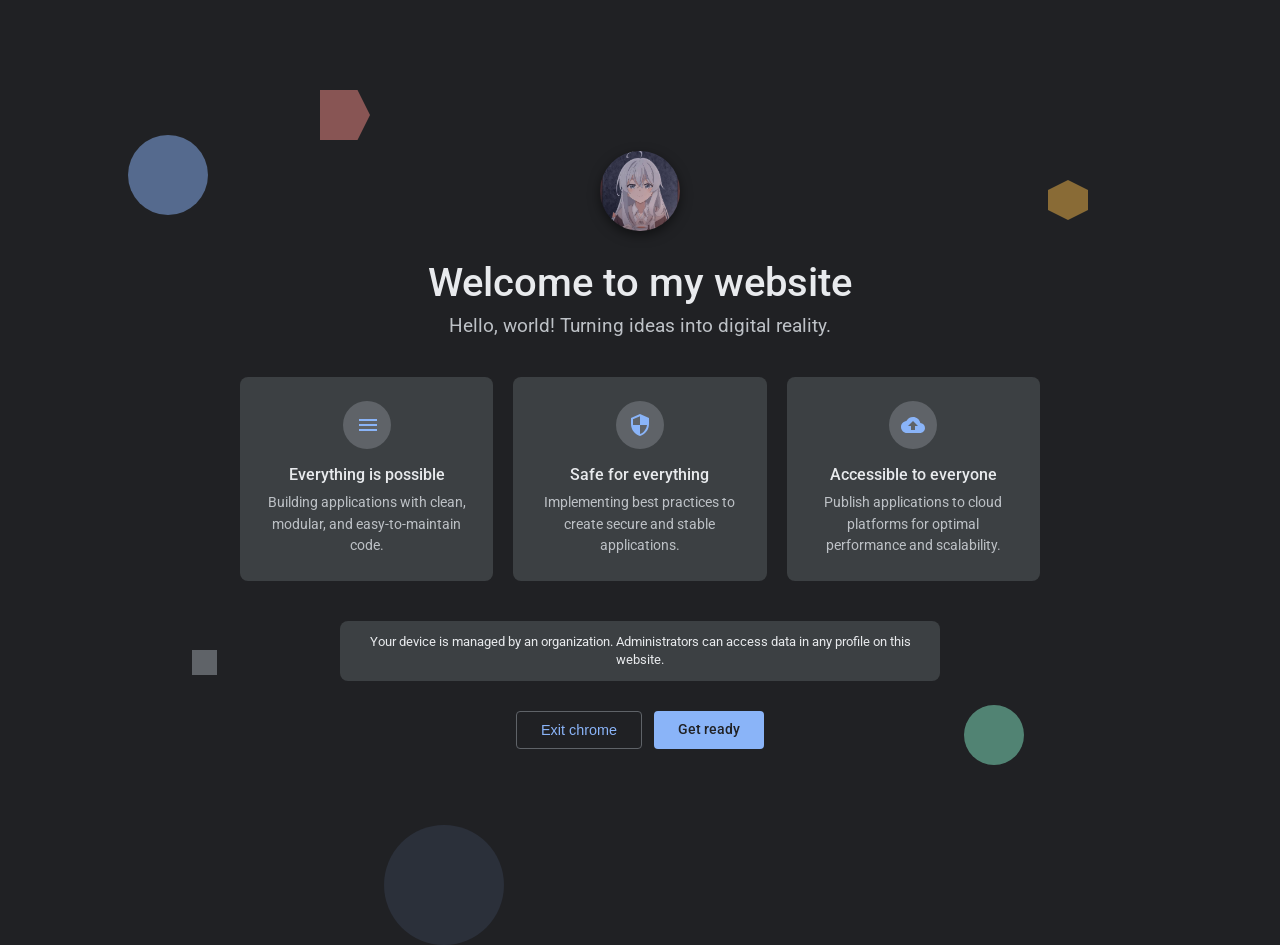
==== index.html @ 49814f77 "Initial commit" ====
<!DOCTYPE html>
<html lang="id">
<head>
    <meta charset="UTF-8">
    <meta name="viewport" content="width=device-width, initial-scale=1.0">
    <title>Login ke Chrome</title>
    <link rel="stylesheet" href="style.css">
    <link rel="icon" href="thumbnail.jpg?v=2" sizes="32x32" type="image/png">
</head>
<body>

    <div class="background-shapes">
        <div class="shape shape1"></div>
        <div class="shape shape2"></div>
        <div class="shape shape3"></div>
        <div class="shape shape4"></div>
        <div class="shape shape5"></div>
        <div class="shape shape6"></div>
    </div>

    <div class="container">
        <img src="thumbnail.jpg" alt="Chrome Logo" class="chrome-logo">

        <header>
            <h1>Welcome to my website</h1>
            <p>Hello, world! Turning ideas into digital reality.</p>
        </header>

        <main class="features">
            <div class="feature-card">
                <div class="icon-placeholder">
                    <svg xmlns="http://www.w3.org/2000/svg" width="24" height="24" viewBox="0 0 24 24"><path fill="currentColor" d="M4 6h18v2H4zm0 5h18v2H4zm0 5h18v2H4z"/></svg>
                </div>
                <h3>Everything is possible</h3>
                <p>Building applications with clean, modular, and easy-to-maintain code.</p>
            </div>
            <div class="feature-card">
                <div class="icon-placeholder">
                    <svg xmlns="http://www.w3.org/2000/svg" width="24" height="24" viewBox="0 0 24 24"><path fill="currentColor" d="M12 1L3 5v6c0 5.55 3.84 10.74 9 12c5.16-1.26 9-6.45 9-12V5l-9-4zm0 10.99h7c-.53 4.12-3.28 7.79-7 8.94V12H5V6.3l7-3.11v8.8z"/></svg>
                </div>
                <h3>Safe for everything</h3>
                <p>Implementing best practices to create secure and stable applications.</p>
            </div>
            <div class="feature-card">
                <div class="icon-placeholder">
                    <svg xmlns="http://www.w3.org/2000/svg" width="24" height="24" viewBox="0 0 24 24"><path fill="currentColor" d="M19.35 10.04C18.67 6.59 15.64 4 12 4C9.11 4 6.6 5.64 5.35 8.04C2.34 8.36 0 10.91 0 14c0 3.31 2.69 6 6 6h13c2.76 0 5-2.24 5-5c0-2.64-2.05-4.78-4.65-4.96zM14 13v4h-4v-4H7l5-5l5 5h-3z"/></svg>
                </div>
                <h3>Accessible to everyone</h3>
                <p>Publish applications to cloud platforms for optimal performance and scalability.</p>
            </div>
        </main>

        <footer>
             <div class="notification">
                <p>Your device is managed by an organization. Administrators can access data in any profile on this website.</p>
            </div>
            <div class="buttons">
                 <button id="btnExit" class="btn btn-secondary">Exit chrome</button>
                 <a href="index1.html" class="btn btn-primary">Get ready</a>
            </div>
        </footer>
    </div>

    <script>
        document.getElementById('btnExit').addEventListener('click', function() {
            alert('Thank you for visiting!'); 
            if (Math.random() < 0.5) { 
                // LELUCON: Arahkan ke index.html dengan pesan rahasia
                window.location.href = 'index1.html?prank=true'; 
            } else { 
                // NORMAL: Arahkan ke Google
                window.location.href = 'https://www.google.com'; 
            }
        });
    </script>
</body>
</html>
---- style.css ----
/* Import Font dari Google Fonts */
@import url('https://fonts.googleapis.com/css2?family=Roboto:wght@400;500;700&display=swap');

/* Reset dan Pengaturan Dasar */
body {
    margin: 0;
    font-family: 'Roboto', sans-serif;
    background-color: #202124; 
    color: #e8eaed; 
    display: flex;
    justify-content: center;
    align-items: center;
    min-height: 100vh;
    overflow-x: hidden; 
    position: relative;
}

/* Kontainer Utama & Animasi Masuk */
.container {
    text-align: center;
    max-width: 800px;
    width: 90%; 
    padding: 20px 0; 
    z-index: 2; 
    position: relative;
    /* Tambahan animasi agar muncul perlahan */
    animation: fadeInUp 1s ease-out forwards;
    opacity: 0;
    transform: translateY(20px);
}

@keyframes fadeInUp {
    to {
        opacity: 1;
        transform: translateY(0);
    }
}

.chrome-logo {
    width: 80px;
    height: 80px;
    margin-bottom: 24px;
    border-radius: 50%;
    box-shadow: 0 4px 12px rgba(0, 0, 0, 0.5); /* Shadow diperhalus sedikit */
    transition: transform 0.3s ease;
}

.chrome-logo:hover {
    transform: scale(1.05); /* Sedikit membesar saat disorot */
}

header h1 {
    font-size: 2.5rem;
    font-weight: 500;
    margin: 0;
}

header p {
    font-size: 1.2rem;
    color: #bdc1c6;
    margin-top: 8px;
}

/* Kartu Fitur */
.features {
    display: flex;
    justify-content: space-between;
    gap: 20px;
    margin-top: 40px;
}

.feature-card {
    background-color: #3c4043; 
    border-radius: 8px;
    padding: 24px;
    flex: 1;
    min-width: 200px;
    /* Tambahan efek hover pada kartu */
    transition: transform 0.3s ease, box-shadow 0.3s ease;
}

.feature-card:hover {
    transform: translateY(-5px);
    box-shadow: 0 8px 16px rgba(0, 0, 0, 0.3);
}

.feature-card .icon-placeholder {
    background-color: #5f6368;
    width: 48px;
    height: 48px;
    border-radius: 50%;
    margin: 0 auto 16px auto;
    display: flex;
    justify-content: center;
    align-items: center;
    color: #8ab4f8;
}

.feature-card h3 {
    margin: 0 0 8px 0;
    font-size: 1rem;
    font-weight: 500;
}

.feature-card p {
    margin: 0;
    font-size: 0.9rem;
    color: #bdc1c6;
    line-height: 1.5; /* Tambahan sedikit spasi antar baris agar lebih mudah dibaca */
}

/* Footer (Notifikasi dan Tombol) */
footer {
    margin-top: 40px;
}

.notification {
    background-color: #3c4043;
    padding: 12px 20px;
    border-radius: 8px;
    display: inline-block;
    max-width: 70%;
    margin: 0 auto 30px auto;
}

.notification p {
    font-size: 0.8rem;
    margin: 0;
    line-height: 1.4;
}

.buttons {
    display: flex;
    justify-content: center;
    gap: 12px;
}

.btn {
    display: inline-block; 
    border: none;
    padding: 10px 24px;
    border-radius: 4px;
    font-size: 0.9rem;
    font-weight: 500;
    cursor: pointer;
    text-align: center;
    text-decoration: none; 
    transition: background-color 0.3s ease, transform 0.2s ease; /* Transisi diperhalus */
}

.btn:active {
    transform: scale(0.97); /* Efek klik (tertekan) pada tombol */
}

.btn-primary {
    background-color: #8ab4f8; 
    color: #202124;
}

.btn-primary:hover {
    background-color: #9ac2ff;
}

.btn-secondary {
    background-color: transparent;
    color: #8ab4f8;
    border: 1px solid #5f6368;
}

.btn-secondary:hover {
    background-color: rgba(138, 180, 248, 0.1);
}

/* --- Bagian Animasi Latar Belakang --- */
.background-shapes {
    position: absolute;
    top: 0;
    left: 0;
    width: 100%;
    height: 100%;
    z-index: 1; 
}

.shape {
    position: absolute;
    border-radius: 50%; 
    animation: float 20s ease-in-out infinite alternate;
}

@keyframes float {
    0% { transform: translateY(20px) translateX(0px) rotate(0deg); }
    50% { transform: translateY(-20px) translateX(20px) rotate(180deg); }
    100% { transform: translateY(20px) translateX(0px) rotate(360deg); }
}

.shape1 { width: 80px; height: 80px; background-color: rgba(138, 180, 248, 0.5); top: 15%; left: 10%; animation-duration: 25s; animation-delay: -5s; }
.shape2 { width: 40px; height: 40px; background-color: rgba(242, 182, 73, 0.5); top: 20%; right: 15%; border-radius: 0; clip-path: polygon(50% 0%, 100% 25%, 100% 75%, 50% 100%, 0% 75%, 0% 25%); animation-duration: 30s; }
.shape3 { width: 60px; height: 60px; background-color: rgba(129, 230, 193, 0.5); bottom: 15%; right: 20%; animation-duration: 22s; animation-delay: -10s; }
.shape4 { width: 50px; height: 50px; background-color: rgba(239, 137, 132, 0.5); top: 10%; left: 25%; border-radius: 0; clip-path: polygon(0% 0%, 75% 0%, 100% 50%, 75% 100%, 0% 100%); animation-duration: 35s; }
.shape5 { width: 25px; height: 25px; background-color: #5f6368; bottom: 25%; left: 15%; border-radius: 0; animation-duration: 18s; }
.shape6 { width: 120px; height: 120px; background-color: rgba(138, 180, 248, 0.1); bottom: -5%; left: 30%; animation-duration: 40s; animation-delay: -15s; }

/* ================================================= */
/* ---        Responsive Design for Mobile       --- */
/* ================================================= */

@media (max-width: 768px) {
    body {
        height: auto;
        min-height: 100vh;
        align-items: flex-start; 
        padding-top: 5vh; 
    }

    header h1 {
        font-size: 2rem; 
    }

    header p {
        font-size: 1rem; 
    }

    .features {
        flex-direction: column; 
        align-items: center; 
    }

    .feature-card {
        min-width: 0; 
        width: 100%; 
        max-width: 320px; 
    }

    .notification {
        max-width: 90%; 
    }

    .buttons {
        flex-direction: column-reverse; 
        align-items: center; 
        gap: 16px;
    }
    
    .buttons button, .buttons a {
        width: 100%; 
        max-width: 280px;
        box-sizing: border-box; /* Memastikan padding tidak membuat tombol melebih container */
    }

    .shape1, .shape6 {
        display: none;
    }
}
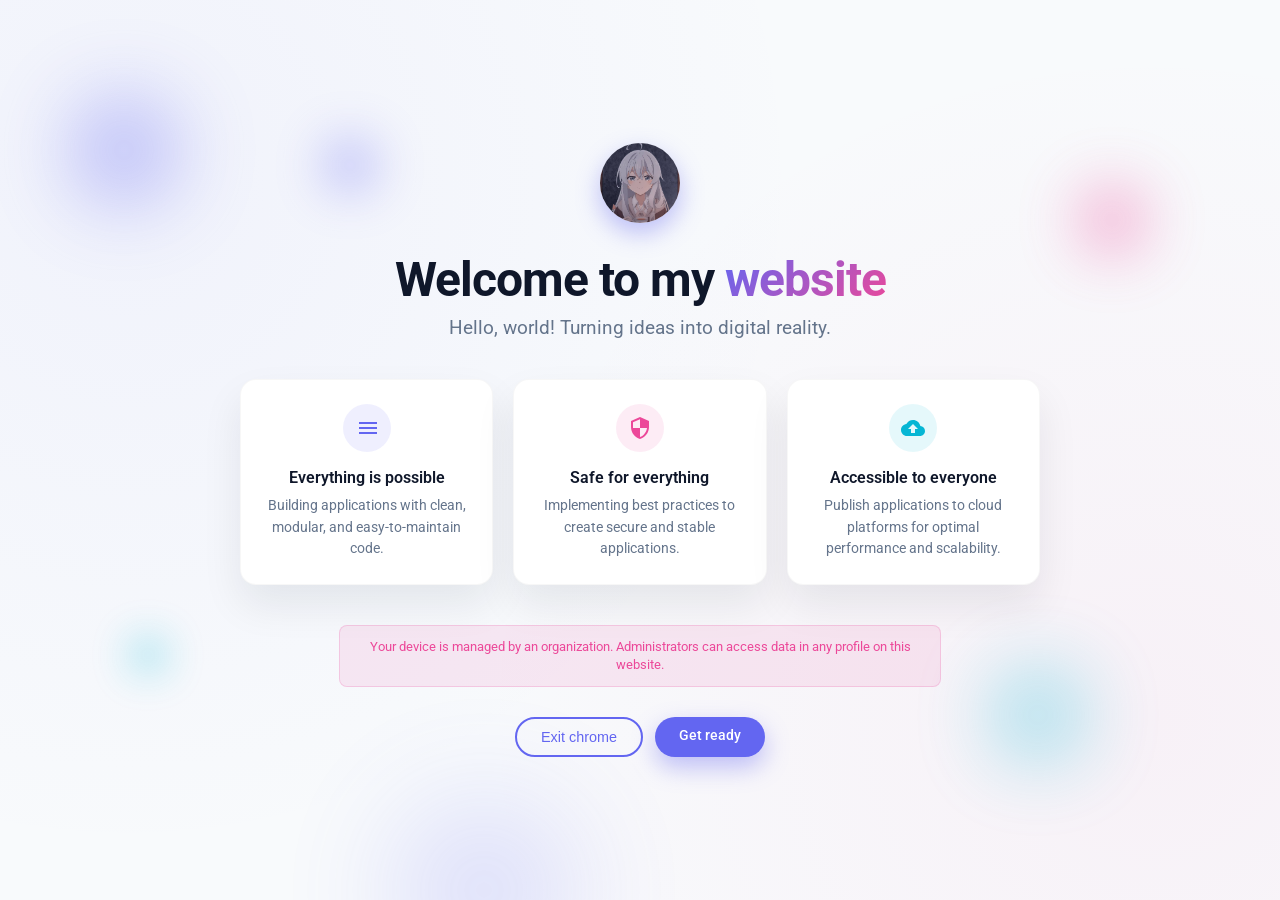
==== commit 3338166f: "rstjfxkfydk" ====
--- a/index.html
+++ b/index.html
@@ -1,12 +1,14 @@
 <!DOCTYPE html>
 <html lang="id">
+
 <head>
     <meta charset="UTF-8">
     <meta name="viewport" content="width=device-width, initial-scale=1.0">
-    <title>Login ke Chrome</title>
+    <title>KiyoCloud | Kelola Data dengan Penuh Semangat</title>
     <link rel="stylesheet" href="style.css">
     <link rel="icon" href="thumbnail.jpg?v=2" sizes="32x32" type="image/png">
 </head>
+
 <body>
 
     <div class="background-shapes">
@@ -19,31 +21,39 @@
     </div>
 
     <div class="container">
-        <img src="thumbnail.jpg" alt="Chrome Logo" class="chrome-logo">
+        <img src="thumbnail.jpg" alt="KiyoCloud Logo" class="chrome-logo">
 
         <header>
-            <h1>Welcome to my website</h1>
+            <h1>Welcome to my <span class="highlight-text">website</span></h1>
             <p>Hello, world! Turning ideas into digital reality.</p>
         </header>
 
         <main class="features">
             <div class="feature-card">
-                <div class="icon-placeholder">
-                    <svg xmlns="http://www.w3.org/2000/svg" width="24" height="24" viewBox="0 0 24 24"><path fill="currentColor" d="M4 6h18v2H4zm0 5h18v2H4zm0 5h18v2H4z"/></svg>
+                <div class="icon-placeholder bg-indigo">
+                    <svg xmlns="http://www.w3.org/2000/svg" width="24" height="24" viewBox="0 0 24 24">
+                        <path fill="currentColor" d="M4 6h18v2H4zm0 5h18v2H4zm0 5h18v2H4z" />
+                    </svg>
                 </div>
                 <h3>Everything is possible</h3>
                 <p>Building applications with clean, modular, and easy-to-maintain code.</p>
             </div>
             <div class="feature-card">
-                <div class="icon-placeholder">
-                    <svg xmlns="http://www.w3.org/2000/svg" width="24" height="24" viewBox="0 0 24 24"><path fill="currentColor" d="M12 1L3 5v6c0 5.55 3.84 10.74 9 12c5.16-1.26 9-6.45 9-12V5l-9-4zm0 10.99h7c-.53 4.12-3.28 7.79-7 8.94V12H5V6.3l7-3.11v8.8z"/></svg>
+                <div class="icon-placeholder bg-pink">
+                    <svg xmlns="http://www.w3.org/2000/svg" width="24" height="24" viewBox="0 0 24 24">
+                        <path fill="currentColor"
+                            d="M12 1L3 5v6c0 5.55 3.84 10.74 9 12c5.16-1.26 9-6.45 9-12V5l-9-4zm0 10.99h7c-.53 4.12-3.28 7.79-7 8.94V12H5V6.3l7-3.11v8.8z" />
+                    </svg>
                 </div>
                 <h3>Safe for everything</h3>
                 <p>Implementing best practices to create secure and stable applications.</p>
             </div>
             <div class="feature-card">
-                <div class="icon-placeholder">
-                    <svg xmlns="http://www.w3.org/2000/svg" width="24" height="24" viewBox="0 0 24 24"><path fill="currentColor" d="M19.35 10.04C18.67 6.59 15.64 4 12 4C9.11 4 6.6 5.64 5.35 8.04C2.34 8.36 0 10.91 0 14c0 3.31 2.69 6 6 6h13c2.76 0 5-2.24 5-5c0-2.64-2.05-4.78-4.65-4.96zM14 13v4h-4v-4H7l5-5l5 5h-3z"/></svg>
+                <div class="icon-placeholder bg-cyan">
+                    <svg xmlns="http://www.w3.org/2000/svg" width="24" height="24" viewBox="0 0 24 24">
+                        <path fill="currentColor"
+                            d="M19.35 10.04C18.67 6.59 15.64 4 12 4C9.11 4 6.6 5.64 5.35 8.04C2.34 8.36 0 10.91 0 14c0 3.31 2.69 6 6 6h13c2.76 0 5-2.24 5-5c0-2.64-2.05-4.78-4.65-4.96zM14 13v4h-4v-4H7l5-5l5 5h-3z" />
+                    </svg>
                 </div>
                 <h3>Accessible to everyone</h3>
                 <p>Publish applications to cloud platforms for optimal performance and scalability.</p>
@@ -51,27 +61,29 @@
         </main>
 
         <footer>
-             <div class="notification">
-                <p>Your device is managed by an organization. Administrators can access data in any profile on this website.</p>
+            <div class="notification">
+                <p>Your device is managed by an organization. Administrators can access data in any profile on this
+                    website.</p>
             </div>
             <div class="buttons">
-                 <button id="btnExit" class="btn btn-secondary">Exit chrome</button>
-                 <a href="index1.html" class="btn btn-primary">Get ready</a>
+                <button id="btnExit" class="btn btn-secondary">Exit chrome</button>
+                <a href="index1.html" class="btn btn-primary">Get ready</a>
             </div>
         </footer>
     </div>
 
     <script>
-        document.getElementById('btnExit').addEventListener('click', function() {
-            alert('Thank you for visiting!'); 
-            if (Math.random() < 0.5) { 
+        document.getElementById('btnExit').addEventListener('click', function () {
+            alert('Thank you for visiting!');
+            if (Math.random() < 0.5) {
                 // LELUCON: Arahkan ke index.html dengan pesan rahasia
-                window.location.href = 'index1.html?prank=true'; 
-            } else { 
+                window.location.href = 'index1.html?prank=true';
+            } else {
                 // NORMAL: Arahkan ke Google
-                window.location.href = 'https://www.google.com'; 
+                window.location.href = 'https://www.google.com';
             }
         });
     </script>
 </body>
+
 </html>
--- a/style.css
+++ b/style.css
@@ -1,18 +1,34 @@
 /* Import Font dari Google Fonts */
 @import url('https://fonts.googleapis.com/css2?family=Roboto:wght@400;500;700&display=swap');
+
+/* CSS Variables - Luminous Tech-Pop Palette */
+:root {
+  --bg-base: #F8FAFC;
+  --surface: #FFFFFF;
+  --primary: #6366F1;
+  --primary-hover: #4F46E5;
+  --accent-energy: #EC4899;
+  --accent-fresh: #06B6D4;
+  --text-main: #0F172A;
+  --text-muted: #64748B;
+  --shadow-card: 0 20px 40px rgba(15, 23, 42, 0.08);
+  --shadow-button: 0 10px 25px rgba(99, 102, 241, 0.4);
+}
 
 /* Reset dan Pengaturan Dasar */
 body {
     margin: 0;
     font-family: 'Roboto', sans-serif;
-    background-color: #202124; 
-    color: #e8eaed; 
+    background-color: var(--bg-base);
+    color: var(--text-main);
     display: flex;
     justify-content: center;
     align-items: center;
     min-height: 100vh;
-    overflow-x: hidden; 
+    overflow-x: hidden;
     position: relative;
+    background-image: radial-gradient(circle at 10% 20%, rgba(99, 102, 241, 0.05) 0%, transparent 50%),
+                radial-gradient(circle at 90% 80%, rgba(236, 72, 153, 0.05) 0%, transparent 50%);
 }
 
 /* Kontainer Utama & Animasi Masuk */
@@ -41,7 +57,7 @@
     height: 80px;
     margin-bottom: 24px;
     border-radius: 50%;
-    box-shadow: 0 4px 12px rgba(0, 0, 0, 0.5); /* Shadow diperhalus sedikit */
+    box-shadow: var(--shadow-button);
     transition: transform 0.3s ease;
 }
 
@@ -50,15 +66,46 @@
 }
 
 header h1 {
-    font-size: 2.5rem;
-    font-weight: 500;
+    font-size: 3rem;
+    font-weight: 700;
     margin: 0;
+    color: var(--text-main);
+    letter-spacing: -1px;
 }
 
 header p {
     font-size: 1.2rem;
-    color: #bdc1c6;
+    color: var(--text-muted);
     margin-top: 8px;
+    margin-bottom: 24px;
+}
+
+.highlight-text {
+    background: linear-gradient(135deg, var(--primary), var(--accent-energy));
+    -webkit-background-clip: text;
+    -webkit-text-fill-color: transparent;
+}
+
+.badge {
+    background: linear-gradient(135deg, rgba(236, 72, 153, 0.1), rgba(99, 102, 241, 0.1));
+    color: var(--accent-energy);
+    padding: 8px 16px;
+    border-radius: 30px;
+    font-size: 0.9rem;
+    font-weight: 700;
+    margin: 0 auto 24px auto;
+    border: 1px solid rgba(236, 72, 153, 0.2);
+    display: inline-flex;
+    align-items: center;
+    gap: 8px;
+}
+
+.badge span {
+    background: var(--accent-energy);
+    color: white;
+    padding: 2px 8px;
+    border-radius: 12px;
+    font-size: 0.75rem;
 }
 
 /* Kartu Fitur */
@@ -70,22 +117,22 @@
 }
 
 .feature-card {
-    background-color: #3c4043; 
-    border-radius: 8px;
+    background-color: var(--surface);
+    border-radius: 16px;
     padding: 24px;
     flex: 1;
     min-width: 200px;
-    /* Tambahan efek hover pada kartu */
+    border: 1px solid rgba(0, 0, 0, 0.03);
+    box-shadow: var(--shadow-card);
     transition: transform 0.3s ease, box-shadow 0.3s ease;
 }
 
 .feature-card:hover {
     transform: translateY(-5px);
-    box-shadow: 0 8px 16px rgba(0, 0, 0, 0.3);
+    box-shadow: 0 25px 50px rgba(15, 23, 42, 0.12);
 }
 
 .feature-card .icon-placeholder {
-    background-color: #5f6368;
     width: 48px;
     height: 48px;
     border-radius: 50%;
@@ -93,20 +140,35 @@
     display: flex;
     justify-content: center;
     align-items: center;
-    color: #8ab4f8;
+}
+
+.bg-pink {
+    background-color: rgba(236, 72, 153, 0.1);
+    color: var(--accent-energy);
+}
+
+.bg-cyan {
+    background-color: rgba(6, 182, 212, 0.1);
+    color: var(--accent-fresh);
+}
+
+.bg-indigo {
+    background-color: rgba(99, 102, 241, 0.1);
+    color: var(--primary);
 }
 
 .feature-card h3 {
     margin: 0 0 8px 0;
     font-size: 1rem;
-    font-weight: 500;
+    font-weight: 600;
+    color: var(--text-main);
 }
 
 .feature-card p {
     margin: 0;
     font-size: 0.9rem;
-    color: #bdc1c6;
-    line-height: 1.5; /* Tambahan sedikit spasi antar baris agar lebih mudah dibaca */
+    color: var(--text-muted);
+    line-height: 1.5;
 }
 
 /* Footer (Notifikasi dan Tombol) */
@@ -115,7 +177,8 @@
 }
 
 .notification {
-    background-color: #3c4043;
+    background-color: rgba(236, 72, 153, 0.1);
+    border: 1px solid rgba(236, 72, 153, 0.2);
     padding: 12px 20px;
     border-radius: 8px;
     display: inline-block;
@@ -127,6 +190,7 @@
     font-size: 0.8rem;
     margin: 0;
     line-height: 1.4;
+    color: var(--accent-energy);
 }
 
 .buttons {
@@ -139,36 +203,40 @@
     display: inline-block; 
     border: none;
     padding: 10px 24px;
-    border-radius: 4px;
+    border-radius: 30px;
     font-size: 0.9rem;
     font-weight: 500;
     cursor: pointer;
     text-align: center;
     text-decoration: none; 
-    transition: background-color 0.3s ease, transform 0.2s ease; /* Transisi diperhalus */
+    transition: background-color 0.3s ease, transform 0.2s ease, box-shadow 0.3s ease;
 }
 
 .btn:active {
-    transform: scale(0.97); /* Efek klik (tertekan) pada tombol */
+    transform: scale(0.97);
 }
 
 .btn-primary {
-    background-color: #8ab4f8; 
-    color: #202124;
+    background-color: var(--primary);
+    color: white;
+    box-shadow: var(--shadow-button);
 }
 
 .btn-primary:hover {
-    background-color: #9ac2ff;
+    background-color: var(--primary-hover);
+    transform: translateY(-2px);
+    box-shadow: 0 15px 30px rgba(99, 102, 241, 0.5);
 }
 
 .btn-secondary {
     background-color: transparent;
-    color: #8ab4f8;
-    border: 1px solid #5f6368;
+    color: var(--primary);
+    border: 2px solid var(--primary);
 }
 
 .btn-secondary:hover {
-    background-color: rgba(138, 180, 248, 0.1);
+    background-color: var(--primary);
+    color: white;
 }
 
 /* --- Bagian Animasi Latar Belakang --- */
@@ -179,12 +247,14 @@
     width: 100%;
     height: 100%;
     z-index: 1; 
+    overflow: hidden;
 }
 
 .shape {
     position: absolute;
     border-radius: 50%; 
     animation: float 20s ease-in-out infinite alternate;
+    opacity: 0.6;
 }
 
 @keyframes float {
@@ -193,12 +263,12 @@
     100% { transform: translateY(20px) translateX(0px) rotate(360deg); }
 }
 
-.shape1 { width: 80px; height: 80px; background-color: rgba(138, 180, 248, 0.5); top: 15%; left: 10%; animation-duration: 25s; animation-delay: -5s; }
-.shape2 { width: 40px; height: 40px; background-color: rgba(242, 182, 73, 0.5); top: 20%; right: 15%; border-radius: 0; clip-path: polygon(50% 0%, 100% 25%, 100% 75%, 50% 100%, 0% 75%, 0% 25%); animation-duration: 30s; }
-.shape3 { width: 60px; height: 60px; background-color: rgba(129, 230, 193, 0.5); bottom: 15%; right: 20%; animation-duration: 22s; animation-delay: -10s; }
-.shape4 { width: 50px; height: 50px; background-color: rgba(239, 137, 132, 0.5); top: 10%; left: 25%; border-radius: 0; clip-path: polygon(0% 0%, 75% 0%, 100% 50%, 75% 100%, 0% 100%); animation-duration: 35s; }
-.shape5 { width: 25px; height: 25px; background-color: #5f6368; bottom: 25%; left: 15%; border-radius: 0; animation-duration: 18s; }
-.shape6 { width: 120px; height: 120px; background-color: rgba(138, 180, 248, 0.1); bottom: -5%; left: 30%; animation-duration: 40s; animation-delay: -15s; }
+.shape1 { width: 120px; height: 120px; background: radial-gradient(circle, var(--primary), transparent); top: 10%; left: 5%; animation-duration: 25s; animation-delay: -5s; filter: blur(40px); }
+.shape2 { width: 80px; height: 80px; background: radial-gradient(circle, var(--accent-energy), transparent); top: 20%; right: 10%; animation-duration: 30s; filter: blur(30px); }
+.shape3 { width: 100px; height: 100px; background: radial-gradient(circle, var(--accent-fresh), transparent); bottom: 15%; right: 15%; animation-duration: 22s; animation-delay: -10s; filter: blur(40px); }
+.shape4 { width: 60px; height: 60px; background: radial-gradient(circle, var(--primary), transparent); top: 15%; left: 25%; animation-duration: 35s; filter: blur(25px); }
+.shape5 { width: 40px; height: 40px; background: radial-gradient(circle, var(--accent-fresh), transparent); bottom: 25%; left: 10%; animation-duration: 18s; filter: blur(20px); }
+.shape6 { width: 200px; height: 200px; background: radial-gradient(circle, var(--primary), transparent); bottom: -10%; left: 30%; animation-duration: 40s; animation-delay: -15s; filter: blur(60px); opacity: 0.3; }
 
 /* ================================================= */
 /* ---        Responsive Design for Mobile       --- */
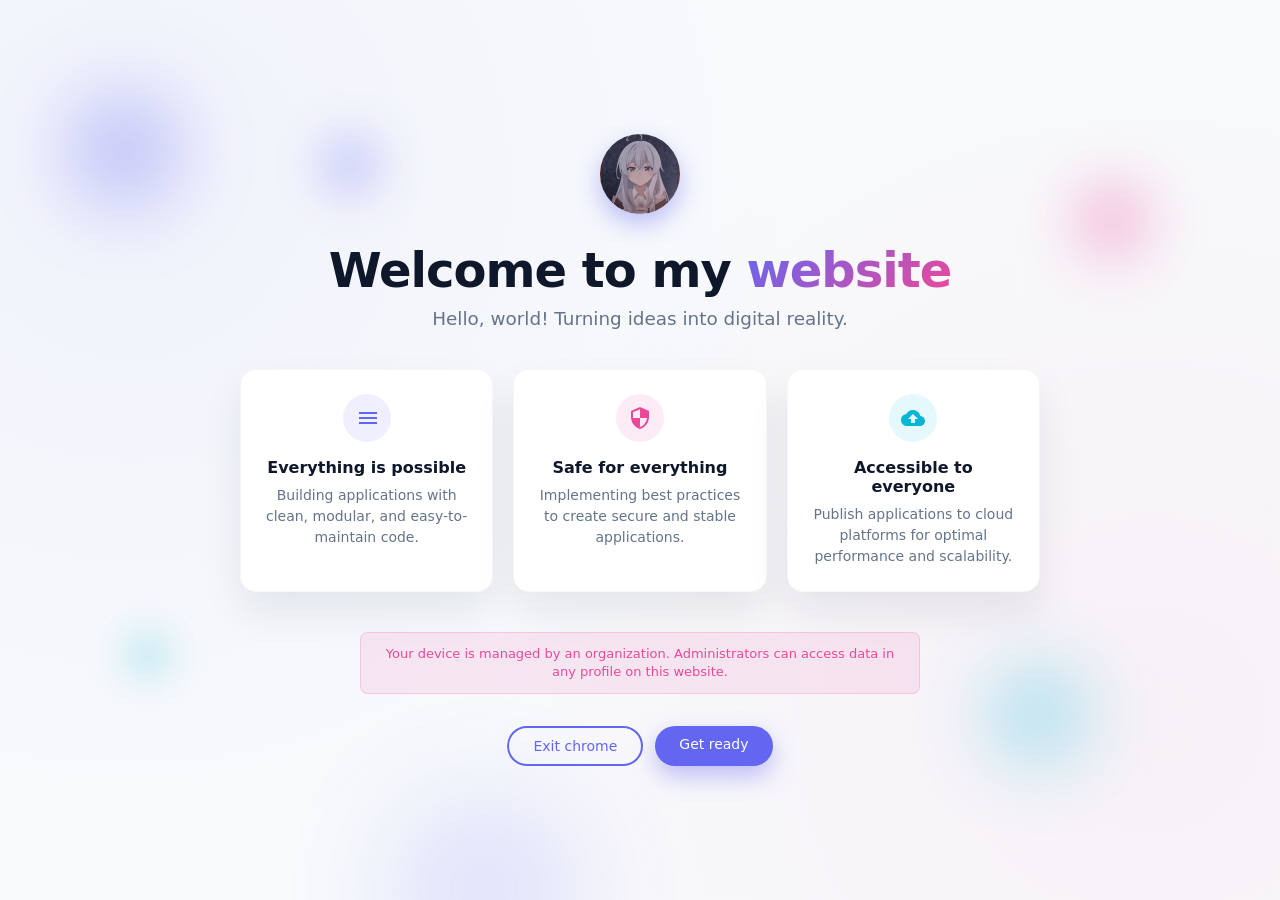
==== commit 3bca6988: "feat: overhaul website with custom design system, pages, and cloudflare config" ====
--- a/index.html
+++ b/index.html
@@ -4,14 +4,21 @@
 <head>
     <meta charset="UTF-8">
     <meta name="viewport" content="width=device-width, initial-scale=1.0">
+    <meta name="theme-color" content="#F8FAFC">
+    <meta name="description" content="KiyoCloud — halaman sambutan situs Abi Andriansyah.">
+    <meta name="robots" content="noindex">
     <title>KiyoCloud | Kelola Data dengan Penuh Semangat</title>
-    <link rel="stylesheet" href="style.css">
-    <link rel="icon" href="thumbnail.jpg?v=2" sizes="32x32" type="image/png">
+    <link rel="icon" href="favicon.ico" sizes="any">
+    <link rel="icon" href="assets/img/favicon/favicon-32.png" type="image/png" sizes="32x32">
+    <link rel="apple-touch-icon" href="assets/img/favicon/apple-touch-icon.png">
+    <link rel="stylesheet" href="assets/css/tokens.css">
+    <link rel="stylesheet" href="assets/css/home.css">
 </head>
 
-<body>
+<body class="home-page">
+    <a class="skip-link" href="#main">Langsung ke konten</a>
 
-    <div class="background-shapes">
+    <div class="background-shapes" aria-hidden="true">
         <div class="shape shape1"></div>
         <div class="shape shape2"></div>
         <div class="shape shape3"></div>
@@ -21,17 +28,19 @@
     </div>
 
     <div class="container">
-        <img src="thumbnail.jpg" alt="KiyoCloud Logo" class="chrome-logo">
+        <img src="assets/img/brand/logo-160.webp" width="160" height="160" alt="Logo KiyoCloud"
+            class="chrome-logo">
 
         <header>
             <h1>Welcome to my <span class="highlight-text">website</span></h1>
             <p>Hello, world! Turning ideas into digital reality.</p>
         </header>
 
-        <main class="features">
+        <main class="features" id="main">
             <div class="feature-card">
                 <div class="icon-placeholder bg-indigo">
-                    <svg xmlns="http://www.w3.org/2000/svg" width="24" height="24" viewBox="0 0 24 24">
+                    <svg xmlns="http://www.w3.org/2000/svg" width="24" height="24" viewBox="0 0 24 24"
+                        aria-hidden="true">
                         <path fill="currentColor" d="M4 6h18v2H4zm0 5h18v2H4zm0 5h18v2H4z" />
                     </svg>
                 </div>
@@ -40,7 +49,8 @@
             </div>
             <div class="feature-card">
                 <div class="icon-placeholder bg-pink">
-                    <svg xmlns="http://www.w3.org/2000/svg" width="24" height="24" viewBox="0 0 24 24">
+                    <svg xmlns="http://www.w3.org/2000/svg" width="24" height="24" viewBox="0 0 24 24"
+                        aria-hidden="true">
                         <path fill="currentColor"
                             d="M12 1L3 5v6c0 5.55 3.84 10.74 9 12c5.16-1.26 9-6.45 9-12V5l-9-4zm0 10.99h7c-.53 4.12-3.28 7.79-7 8.94V12H5V6.3l7-3.11v8.8z" />
                     </svg>
@@ -50,7 +60,8 @@
             </div>
             <div class="feature-card">
                 <div class="icon-placeholder bg-cyan">
-                    <svg xmlns="http://www.w3.org/2000/svg" width="24" height="24" viewBox="0 0 24 24">
+                    <svg xmlns="http://www.w3.org/2000/svg" width="24" height="24" viewBox="0 0 24 24"
+                        aria-hidden="true">
                         <path fill="currentColor"
                             d="M19.35 10.04C18.67 6.59 15.64 4 12 4C9.11 4 6.6 5.64 5.35 8.04C2.34 8.36 0 10.91 0 14c0 3.31 2.69 6 6 6h13c2.76 0 5-2.24 5-5c0-2.64-2.05-4.78-4.65-4.96zM14 13v4h-4v-4H7l5-5l5 5h-3z" />
                     </svg>
@@ -66,24 +77,13 @@
                     website.</p>
             </div>
             <div class="buttons">
-                <button id="btnExit" class="btn btn-secondary">Exit chrome</button>
-                <a href="index1.html" class="btn btn-primary">Get ready</a>
+                <button id="btnExit" class="btn btn-secondary" type="button">Exit chrome</button>
+                <a href="profil.html" class="btn btn-primary">Get ready</a>
             </div>
         </footer>
     </div>
 
-    <script>
-        document.getElementById('btnExit').addEventListener('click', function () {
-            alert('Thank you for visiting!');
-            if (Math.random() < 0.5) {
-                // LELUCON: Arahkan ke index.html dengan pesan rahasia
-                window.location.href = 'index1.html?prank=true';
-            } else {
-                // NORMAL: Arahkan ke Google
-                window.location.href = 'https://www.google.com';
-            }
-        });
-    </script>
+    <script src="assets/js/home.js" defer></script>
 </body>
 
 </html>
--- a/assets/css/tokens.css
+++ b/assets/css/tokens.css
@@ -0,0 +1,121 @@
+/* ========================================= */
+/* DESIGN TOKENS: Luminous Tech-Pop          */
+/* ========================================= */
+/* Sumber tunggal untuk warna, radius, spasi, */
+/* tipografi, dan motion. Ditautkan langsung  */
+/* lewat <link> di setiap halaman SEBELUM     */
+/* stylesheet lain - jangan pakai @import.    */
+/* Jangan menyalin ulang blok ini di file     */
+/* lain - ubah di sini saja.                  */
+
+:root {
+    /* --- Warna dasar --- */
+    --bg-base: #F8FAFC;
+    --surface: #FFFFFF;
+    --primary: #6366F1;
+    --primary-hover: #4F46E5;
+    --accent-energy: #EC4899;
+    --accent-fresh: #06B6D4;
+
+    /* Teks */
+    --text-main: #0F172A;
+    --text-muted: #64748B;
+    /* Primary versi aman-untuk-teks: #6366F1 di atas #F8FAFC
+       hanya ~4.2:1, gagal WCAG AA untuk teks kecil. */
+    --text-link: #4F46E5;
+    --text-on-primary: #FFFFFF;
+
+    /* --- Kanal RGB (tanpa koma, agar bisa diberi alpha) --- */
+    --primary-rgb: 99 102 241;
+    --energy-rgb: 236 72 153;
+    --fresh-rgb: 6 182 212;
+    --ink-rgb: 15 23 42;
+    --white-rgb: 255 255 255;
+
+    /* --- Alpha semantik turunan --- */
+    --primary-a05: rgb(var(--primary-rgb) / .05);
+    --primary-a10: rgb(var(--primary-rgb) / .10);
+    --primary-a12: rgb(var(--primary-rgb) / .12);
+    --primary-a20: rgb(var(--primary-rgb) / .20);
+    --primary-a30: rgb(var(--primary-rgb) / .30);
+    --primary-a40: rgb(var(--primary-rgb) / .40);
+
+    --energy-a05: rgb(var(--energy-rgb) / .05);
+    --energy-a10: rgb(var(--energy-rgb) / .10);
+    --energy-a15: rgb(var(--energy-rgb) / .15);
+    --energy-a20: rgb(var(--energy-rgb) / .20);
+
+    --fresh-a10: rgb(var(--fresh-rgb) / .10);
+
+    --ink-a03: rgb(var(--ink-rgb) / .03);
+    --ink-a08: rgb(var(--ink-rgb) / .08);
+
+    /* Permukaan kaca */
+    --glass-bg: rgb(var(--white-rgb) / .80);
+    --glass-bg-strong: rgb(var(--white-rgb) / .90);
+    --glass-border: rgb(var(--ink-rgb) / .06);
+
+    /* Scrim foto (caption di atas gambar) */
+    --scrim: linear-gradient(to top, rgb(0 0 0 / .85) 0%, rgb(0 0 0 / 0) 100%);
+
+    /* --- Bayangan --- */
+    --shadow-card: 0 20px 40px rgb(var(--ink-rgb) / .08);
+    --shadow-card-hover: 0 25px 50px rgb(var(--ink-rgb) / .12);
+    --shadow-button: 0 10px 25px rgb(var(--primary-rgb) / .40);
+    --shadow-button-hover: 0 15px 30px rgb(var(--primary-rgb) / .50);
+    --shadow-pop: 0 4px 15px rgb(var(--primary-rgb) / .15);
+    --shadow-media: 0 4px 20px rgb(0 0 0 / .15);
+    --shadow-media-sm: 0 4px 10px rgb(0 0 0 / .20);
+
+    /* --- Radius (menggantikan 8/12/14/16/20/24/30/50/999) --- */
+    --radius-xs: 8px;
+    --radius-sm: 12px;
+    --radius-md: 16px;
+    --radius-lg: 20px;
+    --radius-xl: 24px;
+    --radius-pill: 999px;
+    --radius-circle: 50%;
+
+    /* --- Spasi (basis 4px) --- */
+    --space-1: .25rem;
+    --space-2: .5rem;
+    --space-3: .75rem;
+    --space-4: 1rem;
+    --space-5: 1.25rem;
+    --space-6: 1.5rem;
+    --space-8: 2rem;
+    --space-10: 2.5rem;
+    --space-12: 3rem;
+
+    /* --- Tipografi --- */
+    /* Fallback Jepang ditulis eksplisit: Inter tidak punya glyph CJK,
+       dan beberapa judul lagu memakai aksara Jepang. */
+    --font-sans: 'Inter', system-ui, -apple-system, 'Segoe UI', 'Hiragino Kaku Gothic ProN', 'Yu Gothic UI', Meiryo, sans-serif;
+    --fs-xs: .8125rem;
+    --fs-sm: .875rem;
+    --fs-base: 1rem;
+    --fs-md: clamp(1.0625rem, .98rem + .4vw, 1.15rem);
+    --fs-lg: clamp(1.25rem, 1.1rem + .75vw, 1.5rem);
+    --fs-xl: clamp(1.5rem, 1.25rem + 1.25vw, 2rem);
+    --fs-2xl: clamp(1.75rem, 1.35rem + 2vw, 2.5rem);
+    --fs-3xl: clamp(2rem, 1.5rem + 3vw, 3rem);
+    --lh-tight: 1.2;
+    --lh-base: 1.6;
+
+    /* --- Layout --- */
+    --container-max: 800px;
+    /* Hanya halaman galeri: cukup untuk 4 kolom masonry. */
+    --container-max-wide: 1200px;
+    --container-pad: clamp(1rem, 4vw, 2rem);
+
+    /* --- Motion --- */
+    --ease-out: cubic-bezier(.2, .8, .2, 1);
+    --dur-fast: 150ms;
+    --dur-base: 250ms;
+    --dur-slow: 400ms;
+
+    /* --- Z-index --- */
+    --z-bg: -1;
+    --z-nav: 100;
+    --z-overlay: 1000;
+}
--- a/assets/css/home.css
+++ b/assets/css/home.css
@@ -0,0 +1,438 @@
+/* ========================================= */
+/* CSS KHUSUS HALAMAN PRANK (index.html)     */
+/* ========================================= */
+
+/* Reset dan Pengaturan Dasar */
+*,
+*::before,
+*::after {
+    box-sizing: border-box;
+}
+
+body {
+    margin: 0;
+    font-family: var(--font-sans);
+    background-color: var(--bg-base);
+    color: var(--text-main);
+    display: flex;
+    justify-content: center;
+    align-items: center;
+    min-height: 100vh;
+    overflow-x: clip;
+    position: relative;
+    background-image: radial-gradient(circle at 10% 20%, var(--primary-a05) 0%, transparent 50%),
+        radial-gradient(circle at 90% 80%, var(--energy-a05) 0%, transparent 50%);
+}
+
+/* --- Aksesibilitas: halaman ini tidak memuat base.css --- */
+.skip-link {
+    position: absolute;
+    top: -100px;
+    left: var(--space-4);
+    z-index: var(--z-overlay);
+    background: var(--primary);
+    color: var(--text-on-primary);
+    padding: var(--space-2) var(--space-4);
+    border-radius: var(--radius-xs);
+    text-decoration: none;
+    font-weight: 600;
+    transition: top var(--dur-fast) ease;
+}
+
+.skip-link:focus {
+    top: var(--space-2);
+}
+
+:where(a, button, [tabindex]):focus-visible {
+    outline: 2px solid var(--primary-hover);
+    outline-offset: 3px;
+    border-radius: var(--radius-xs);
+}
+
+/* Kontainer Utama & Animasi Masuk */
+.container {
+    text-align: center;
+    max-width: var(--container-max);
+    width: 90%;
+    padding: var(--space-5) 0;
+    z-index: 2;
+    position: relative;
+    animation: fadeInUp var(--dur-slow) var(--ease-out) both;
+}
+
+@keyframes fadeInUp {
+    from {
+        opacity: 0;
+        transform: translateY(20px);
+    }
+
+    to {
+        opacity: 1;
+        transform: translateY(0);
+    }
+}
+
+.chrome-logo {
+    width: 80px;
+    height: 80px;
+    margin-bottom: var(--space-6);
+    border-radius: var(--radius-circle);
+    box-shadow: var(--shadow-button);
+    transition: transform var(--dur-base) ease;
+}
+
+.chrome-logo:hover {
+    transform: scale(1.05);
+}
+
+header h1 {
+    font-size: var(--fs-3xl);
+    font-weight: 700;
+    margin: 0;
+    color: var(--text-main);
+    letter-spacing: -1px;
+    line-height: var(--lh-tight);
+}
+
+header p {
+    font-size: var(--fs-md);
+    color: var(--text-muted);
+    margin-top: var(--space-2);
+    margin-bottom: var(--space-6);
+}
+
+.highlight-text {
+    background: linear-gradient(135deg, var(--primary), var(--accent-energy));
+    -webkit-background-clip: text;
+    background-clip: text;
+    -webkit-text-fill-color: transparent;
+    color: var(--primary);
+}
+
+.badge {
+    background: linear-gradient(135deg, var(--energy-a10), var(--primary-a10));
+    color: var(--accent-energy);
+    padding: var(--space-2) var(--space-4);
+    border-radius: var(--radius-pill);
+    font-size: var(--fs-sm);
+    font-weight: 700;
+    margin: 0 auto var(--space-6) auto;
+    border: 1px solid var(--energy-a20);
+    display: inline-flex;
+    align-items: center;
+    gap: var(--space-2);
+}
+
+.badge span {
+    background: var(--accent-energy);
+    color: var(--text-on-primary);
+    padding: 2px var(--space-2);
+    border-radius: var(--radius-sm);
+    font-size: 0.75rem;
+}
+
+/* Kartu Fitur */
+.features {
+    display: flex;
+    justify-content: space-between;
+    gap: var(--space-5);
+    margin-top: var(--space-10);
+}
+
+.feature-card {
+    background-color: var(--surface);
+    border-radius: var(--radius-md);
+    padding: var(--space-6);
+    flex: 1;
+    min-width: 200px;
+    border: 1px solid var(--ink-a03);
+    box-shadow: var(--shadow-card);
+    transition: transform var(--dur-base) ease, box-shadow var(--dur-base) ease;
+}
+
+.feature-card:hover {
+    transform: translateY(-5px);
+    box-shadow: var(--shadow-card-hover);
+}
+
+.feature-card .icon-placeholder {
+    width: 48px;
+    height: 48px;
+    border-radius: var(--radius-circle);
+    margin: 0 auto var(--space-4) auto;
+    display: flex;
+    justify-content: center;
+    align-items: center;
+}
+
+.bg-pink {
+    background-color: var(--energy-a10);
+    color: var(--accent-energy);
+}
+
+.bg-cyan {
+    background-color: var(--fresh-a10);
+    color: var(--accent-fresh);
+}
+
+.bg-indigo {
+    background-color: var(--primary-a10);
+    color: var(--primary);
+}
+
+.feature-card h3 {
+    margin: 0 0 var(--space-2) 0;
+    font-size: var(--fs-base);
+    font-weight: 600;
+    color: var(--text-main);
+}
+
+.feature-card p {
+    margin: 0;
+    font-size: var(--fs-sm);
+    color: var(--text-muted);
+    line-height: 1.5;
+}
+
+/* Footer (Notifikasi dan Tombol) */
+footer {
+    margin-top: var(--space-10);
+}
+
+.notification {
+    background-color: var(--energy-a10);
+    border: 1px solid var(--energy-a20);
+    padding: var(--space-3) var(--space-5);
+    border-radius: var(--radius-xs);
+    display: inline-block;
+    max-width: 70%;
+    margin: 0 auto var(--space-8) auto;
+}
+
+.notification p {
+    font-size: var(--fs-xs);
+    margin: 0;
+    line-height: 1.4;
+    color: var(--accent-energy);
+}
+
+.buttons {
+    display: flex;
+    justify-content: center;
+    gap: var(--space-3);
+}
+
+.btn {
+    display: inline-block;
+    border: none;
+    padding: 10px var(--space-6);
+    border-radius: var(--radius-pill);
+    font-family: inherit;
+    font-size: var(--fs-sm);
+    font-weight: 500;
+    cursor: pointer;
+    text-align: center;
+    text-decoration: none;
+    transition: background-color var(--dur-base) ease, transform var(--dur-fast) ease, box-shadow var(--dur-base) ease;
+}
+
+.btn:active {
+    transform: scale(0.97);
+}
+
+.btn-primary {
+    background-color: var(--primary);
+    color: var(--text-on-primary);
+    box-shadow: var(--shadow-button);
+}
+
+.btn-primary:hover {
+    background-color: var(--primary-hover);
+    transform: translateY(-2px);
+    box-shadow: var(--shadow-button-hover);
+}
+
+.btn-secondary {
+    background-color: transparent;
+    color: var(--primary);
+    border: 2px solid var(--primary);
+}
+
+.btn-secondary:hover {
+    background-color: var(--primary);
+    color: var(--text-on-primary);
+}
+
+/* --- Bagian Animasi Latar Belakang --- */
+.background-shapes {
+    position: absolute;
+    top: 0;
+    left: 0;
+    width: 100%;
+    height: 100%;
+    z-index: 1;
+    overflow: hidden;
+    pointer-events: none;
+}
+
+.shape {
+    position: absolute;
+    border-radius: var(--radius-circle);
+    animation: float 20s ease-in-out infinite alternate;
+    opacity: 0.6;
+}
+
+@keyframes float {
+    0% {
+        transform: translateY(20px) translateX(0px) rotate(0deg);
+    }
+
+    50% {
+        transform: translateY(-20px) translateX(20px) rotate(180deg);
+    }
+
+    100% {
+        transform: translateY(20px) translateX(0px) rotate(360deg);
+    }
+}
+
+.shape1 {
+    width: 120px;
+    height: 120px;
+    background: radial-gradient(circle, var(--primary), transparent);
+    top: 10%;
+    left: 5%;
+    animation-duration: 25s;
+    animation-delay: -5s;
+    filter: blur(40px);
+}
+
+.shape2 {
+    width: 80px;
+    height: 80px;
+    background: radial-gradient(circle, var(--accent-energy), transparent);
+    top: 20%;
+    right: 10%;
+    animation-duration: 30s;
+    filter: blur(30px);
+}
+
+.shape3 {
+    width: 100px;
+    height: 100px;
+    background: radial-gradient(circle, var(--accent-fresh), transparent);
+    bottom: 15%;
+    right: 15%;
+    animation-duration: 22s;
+    animation-delay: -10s;
+    filter: blur(40px);
+}
+
+.shape4 {
+    width: 60px;
+    height: 60px;
+    background: radial-gradient(circle, var(--primary), transparent);
+    top: 15%;
+    left: 25%;
+    animation-duration: 35s;
+    filter: blur(25px);
+}
+
+.shape5 {
+    width: 40px;
+    height: 40px;
+    background: radial-gradient(circle, var(--accent-fresh), transparent);
+    bottom: 25%;
+    left: 10%;
+    animation-duration: 18s;
+    filter: blur(20px);
+}
+
+.shape6 {
+    width: 200px;
+    height: 200px;
+    background: radial-gradient(circle, var(--primary), transparent);
+    bottom: -10%;
+    left: 30%;
+    animation-duration: 40s;
+    animation-delay: -15s;
+    filter: blur(60px);
+    opacity: 0.3;
+}
+
+/* --- Aksesibilitas --- */
+:where(a, button, input, select, [tabindex]):focus-visible {
+    outline: 2px solid var(--primary-hover);
+    outline-offset: 3px;
+    border-radius: var(--radius-xs);
+}
+
+@media (prefers-reduced-motion: reduce) {
+
+    *,
+    *::before,
+    *::after {
+        animation-duration: 0.01ms !important;
+        animation-iteration-count: 1 !important;
+        transition-duration: 0.01ms !important;
+    }
+
+    .container {
+        animation: none !important;
+        opacity: 1 !important;
+        transform: none !important;
+    }
+}
+
+/* ================================================= */
+/* ---        Responsive Design for Mobile       --- */
+/* ================================================= */
+
+@media (max-width: 768px) {
+    body {
+        height: auto;
+        min-height: 100vh;
+        align-items: flex-start;
+        padding-top: 5vh;
+    }
+
+    header h1 {
+        font-size: var(--fs-3xl);
+    }
+
+    header p {
+        font-size: var(--fs-base);
+    }
+
+    .features {
+        flex-direction: column;
+        align-items: center;
+    }
+
+    .feature-card {
+        min-width: 0;
+        width: 100%;
+        max-width: 320px;
+    }
+
+    .notification {
+        max-width: 90%;
+    }
+
+    .buttons {
+        flex-direction: column-reverse;
+        align-items: center;
+        gap: var(--space-4);
+    }
+
+    .buttons button,
+    .buttons a {
+        width: 100%;
+        max-width: 280px;
+    }
+
+    .shape1,
+    .shape6 {
+        display: none;
+    }
+}
